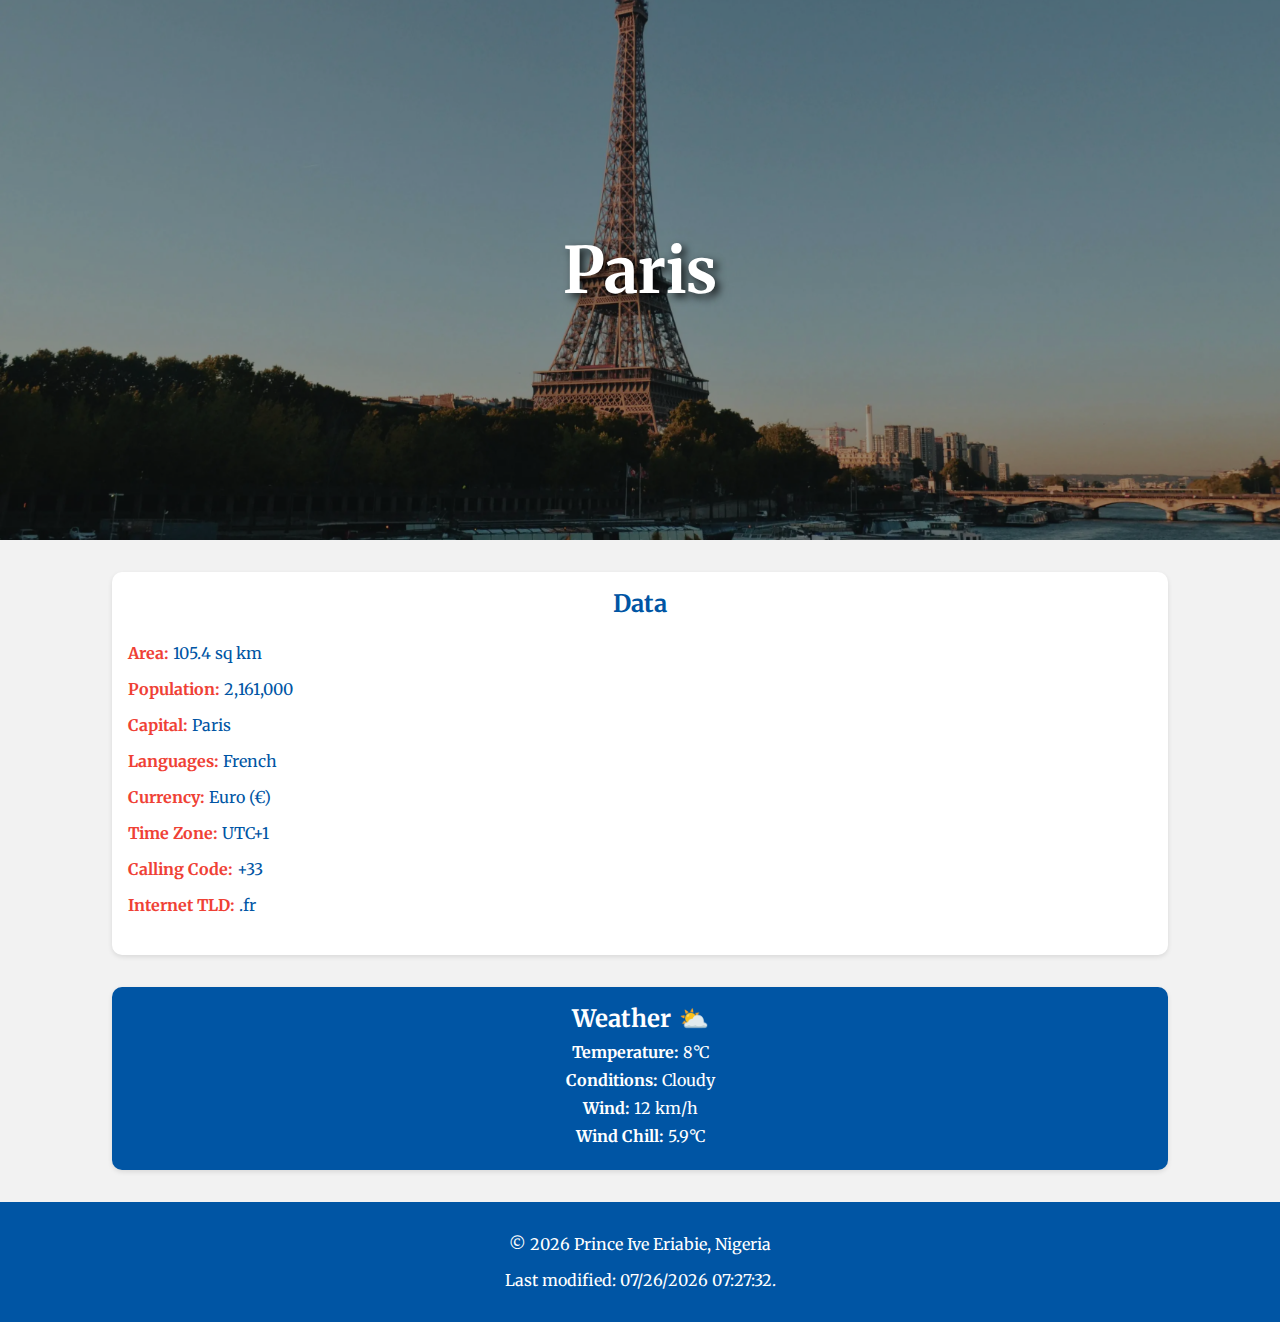
==== place.html @ cf6ad7a8 "new" ====
<!DOCTYPE html>
<html lang="en">
<head>
    <meta charset="UTF-8">
    <meta name="viewport" content="width=device-width, initial-scale=1.0">
    <title>Paris</title>
    <link rel="stylesheet" href="styles/paris.css">
    <meta name="viewport" content="width=device-width, initial-scale=1.0">
    <meta name="author" content="Prince Ive Eriabie">
    <meta name="description" content="Prince Ive Eriabie Paris">
    <link rel="preconnect" href="https://fonts.googleapis.com">
    <link rel="preconnect" href="https://fonts.gstatic.com" crossorigin>
    <link href="https://fonts.googleapis.com/css2?family=Zain:wght@200;300;400;700;800;900&display=swap" rel="stylesheet">
    <link href="https://fonts.googleapis.com/css2?family=Merriweather:ital,wght@0,300;0,400;0,700;0,900;1,300;1,400;1,700;1,900&family=Zain:wght@200;300;400;700;800;900&display=swap" rel="stylesheet">
    <script src="scripts/paris.js" defer></script>
</head>
<body>
    <header class="hero">
        <h1>Paris</h1>
        <picture>
            <source srcset="images/paris-large.webp" media="(min-width: 769px)">
            <source srcset="images/paris-small.webp" media="(max-width: 768px)">
            <img src="images/paris-large.webp" alt="Eiffel Tower with the Seine River">
        </picture>
    </header>
    
    
    <main>
        <section class="data">
            <h2>Data</h2>
            <ul>
                <li><strong>Area:</strong> 105.4 sq km</li>
                <li><strong>Population:</strong> 2,161,000</li>
                <li><strong>Capital:</strong> Paris</li>
                <li><strong>Languages:</strong> French</li>
                <li><strong>Currency:</strong> Euro (€)</li>
                <li><strong>Time Zone:</strong> UTC+1</li>
                <li><strong>Calling Code:</strong> +33</li>
                <li><strong>Internet TLD:</strong> .fr</li>
            </ul>
        </section>
        <section class="weather">
    <h2>Weather <span class="weather-icon">⛅</span></h2>
    <p><strong>Temperature:</strong> <span id="temperature">8°C</span></p>
    <p><strong>Conditions:</strong> Cloudy</p>
    <p><strong>Wind:</strong> <span id="wind-speed">12 km/h</span></p>
    <p><strong>Wind Chill:</strong> <span id="wind-chill">N/A</span></p>
</section>
    </main>
    <footer>
        <p> &copy; <span id="current-year"></span> Prince Ive Eriabie, Nigeria</p>
        <p id="lastModified"></p>
    </footer>
</body>
</html>
---- styles/paris.css ----
/* Global Variables */
:root {
    --blue: #0055A4;
    --white: #FFFFFF;
    --red: #EF4135;
    --gray: #F2F2F2;
    --font-primary: 'Merriweather', serif;
}

/* Base Styles */
body {
    margin: 0;
    font-family: var(--font-primary);
    color: var(--blue);
    background-color: var(--gray);
}

h1, h2 {
    font-weight: bold;
    text-align: center;
    margin: 0;
}

/* Hero Section */
.hero {
    position: relative;
    width: 100%;
    height: 60vh;
    background-color: var(--blue);
    overflow: hidden;
}

.hero h1 {
    position: absolute;
    top: 50%;
    left: 50%;
    transform: translate(-50%, -50%);
    color: var(--white);
    font-size: 4rem; /* Increased for better visibility */
    font-weight: 700; /* Bolder text */
    text-shadow: 4px 4px 8px rgba(0, 0, 0, 0.8); /* Stronger shadow */
    text-align: center;
    z-index: 2;
}

/* Add an overlay effect to the hero */
.hero::before {
    content: '';
    position: absolute;
    top: 0;
    left: 0;
    width: 100%;
    height: 100%;
    background: rgba(0, 0, 0, 0.4); /* Darkens the image */
    z-index: 1;
}
.hero img {
    width: 100%;
    height: 100%;
    object-fit: cover;
    z-index: 0; /* Image stays behind the overlay */
}


/* Data Section */
.data {
    background-color: var(--white);
    margin: 2rem auto;
    padding: 1rem;
    border-radius: 10px;
    max-width: 80%;
    box-shadow: 0 2px 5px rgba(0, 0, 0, 0.1);
}

.data ul {
    list-style: none;
    padding: 0;
}

.data li {
    padding: 0.5rem 0;
}

.data strong {
    color: var(--red);
}

/* Weather Section */
.weather {
    background-color: var(--blue);
    color: var(--white);
    margin: 2rem auto;
    padding: 1rem;
    border-radius: 10px;
    max-width: 80%;
    text-align: center;
    position: relative;
    box-shadow: 0 2px 5px rgba(0, 0, 0, 0.1);
}

.weather h2 {
    display: flex;
    justify-content: center;
    align-items: center;
    gap: 0.5rem;
}


.weather p {
    margin: 0.5rem 0;
}

/* Footer Section */
footer {
    text-align: center;
    padding: 1rem;
    background-color: var(--blue);
    color: var(--white);
}

/* Responsive Design */
@media screen and (max-width: 768px) {
    .hero h1 {
        font-size: 2rem;
    }

    .data, .weather {
        max-width: 90%;
        padding: 0.5rem;
    }

    .weather h2::after {
        font-size: 1rem;
    }
}
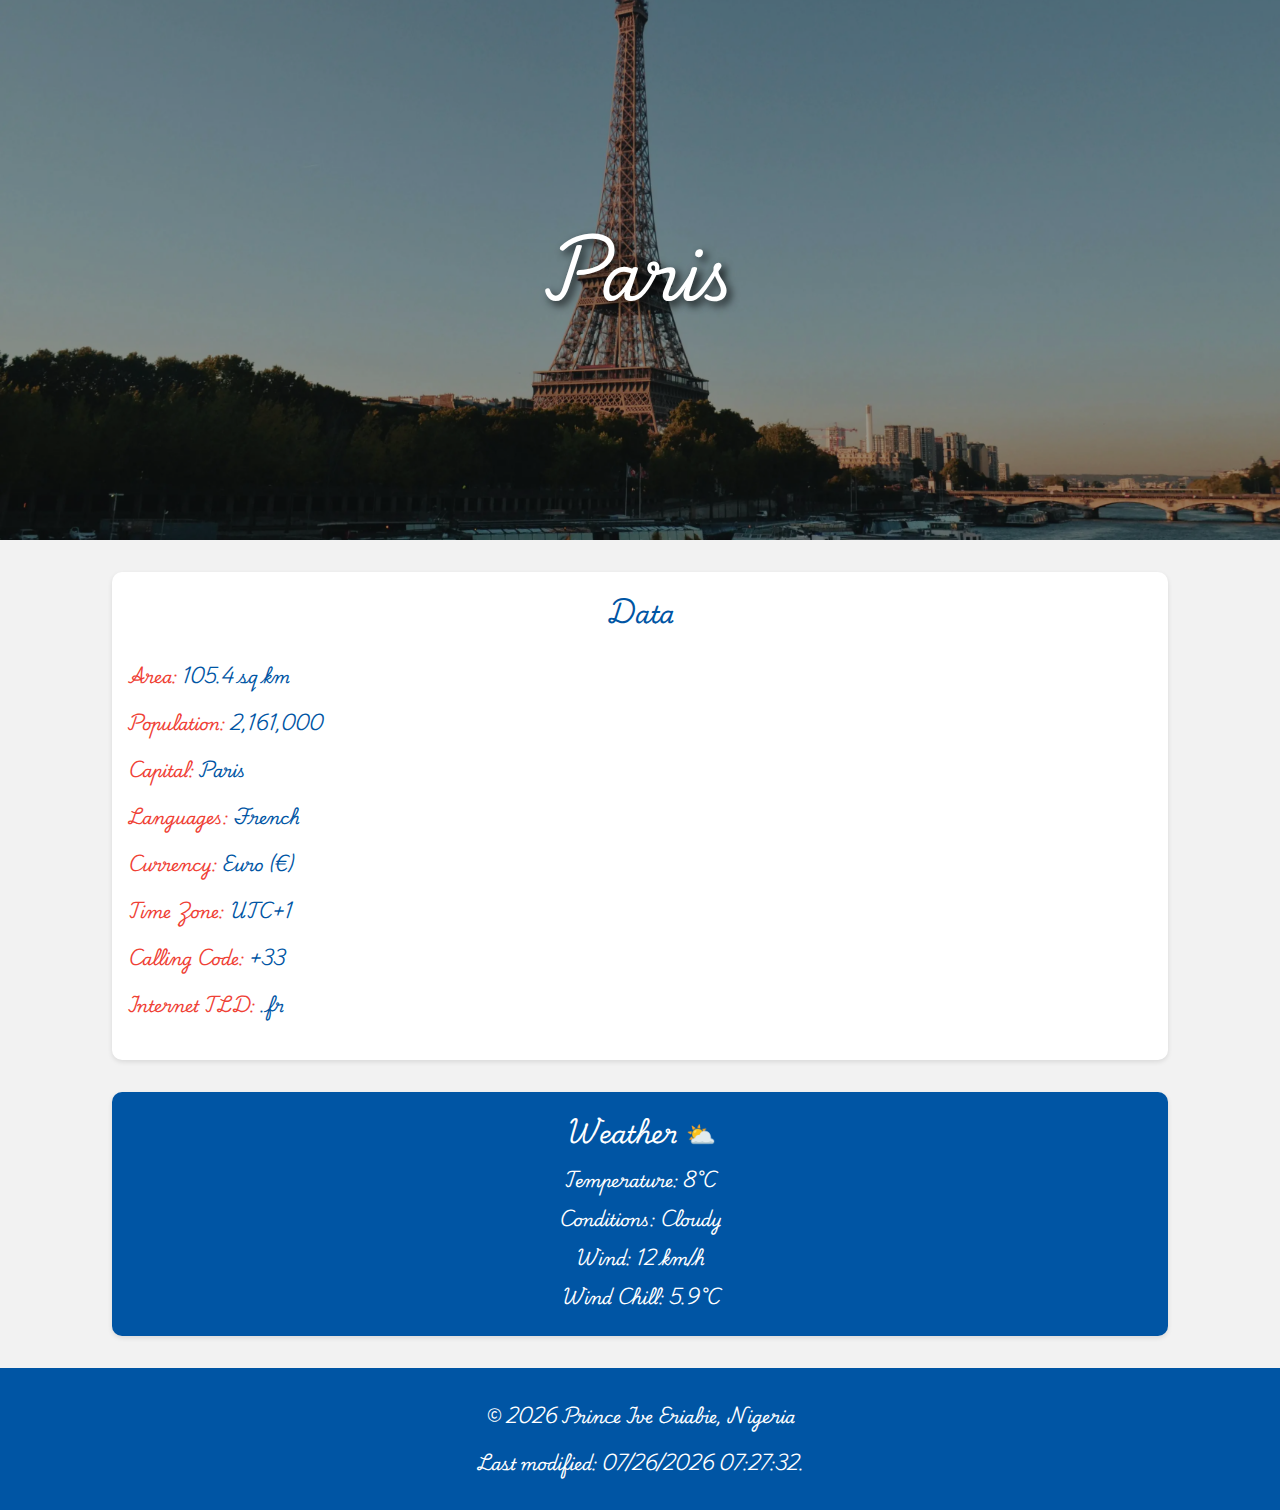
==== commit 0a2b7a4b: "new" ====
--- a/place.html
+++ b/place.html
@@ -3,15 +3,14 @@
 <head>
     <meta charset="UTF-8">
     <meta name="viewport" content="width=device-width, initial-scale=1.0">
-    <title>Paris</title>
+    <title>My Dream Vacation: Paris</title>
     <link rel="stylesheet" href="styles/paris.css">
     <meta name="viewport" content="width=device-width, initial-scale=1.0">
     <meta name="author" content="Prince Ive Eriabie">
     <meta name="description" content="Prince Ive Eriabie Paris">
     <link rel="preconnect" href="https://fonts.googleapis.com">
     <link rel="preconnect" href="https://fonts.gstatic.com" crossorigin>
-    <link href="https://fonts.googleapis.com/css2?family=Zain:wght@200;300;400;700;800;900&display=swap" rel="stylesheet">
-    <link href="https://fonts.googleapis.com/css2?family=Merriweather:ital,wght@0,300;0,400;0,700;0,900;1,300;1,400;1,700;1,900&family=Zain:wght@200;300;400;700;800;900&display=swap" rel="stylesheet">
+    <link href="https://fonts.googleapis.com/css2?family=Playwrite+IN:wght@100..400&display=swap" rel="stylesheet">
     <script src="scripts/paris.js" defer></script>
 </head>
 <body>
--- a/styles/paris.css
+++ b/styles/paris.css
@@ -4,13 +4,13 @@
     --white: #FFFFFF;
     --red: #EF4135;
     --gray: #F2F2F2;
-    --font-primary: 'Merriweather', serif;
+
 }
 
 /* Base Styles */
 body {
     margin: 0;
-    font-family: var(--font-primary);
+      font-family: "Playwrite IN", serif;
     color: var(--blue);
     background-color: var(--gray);
 }
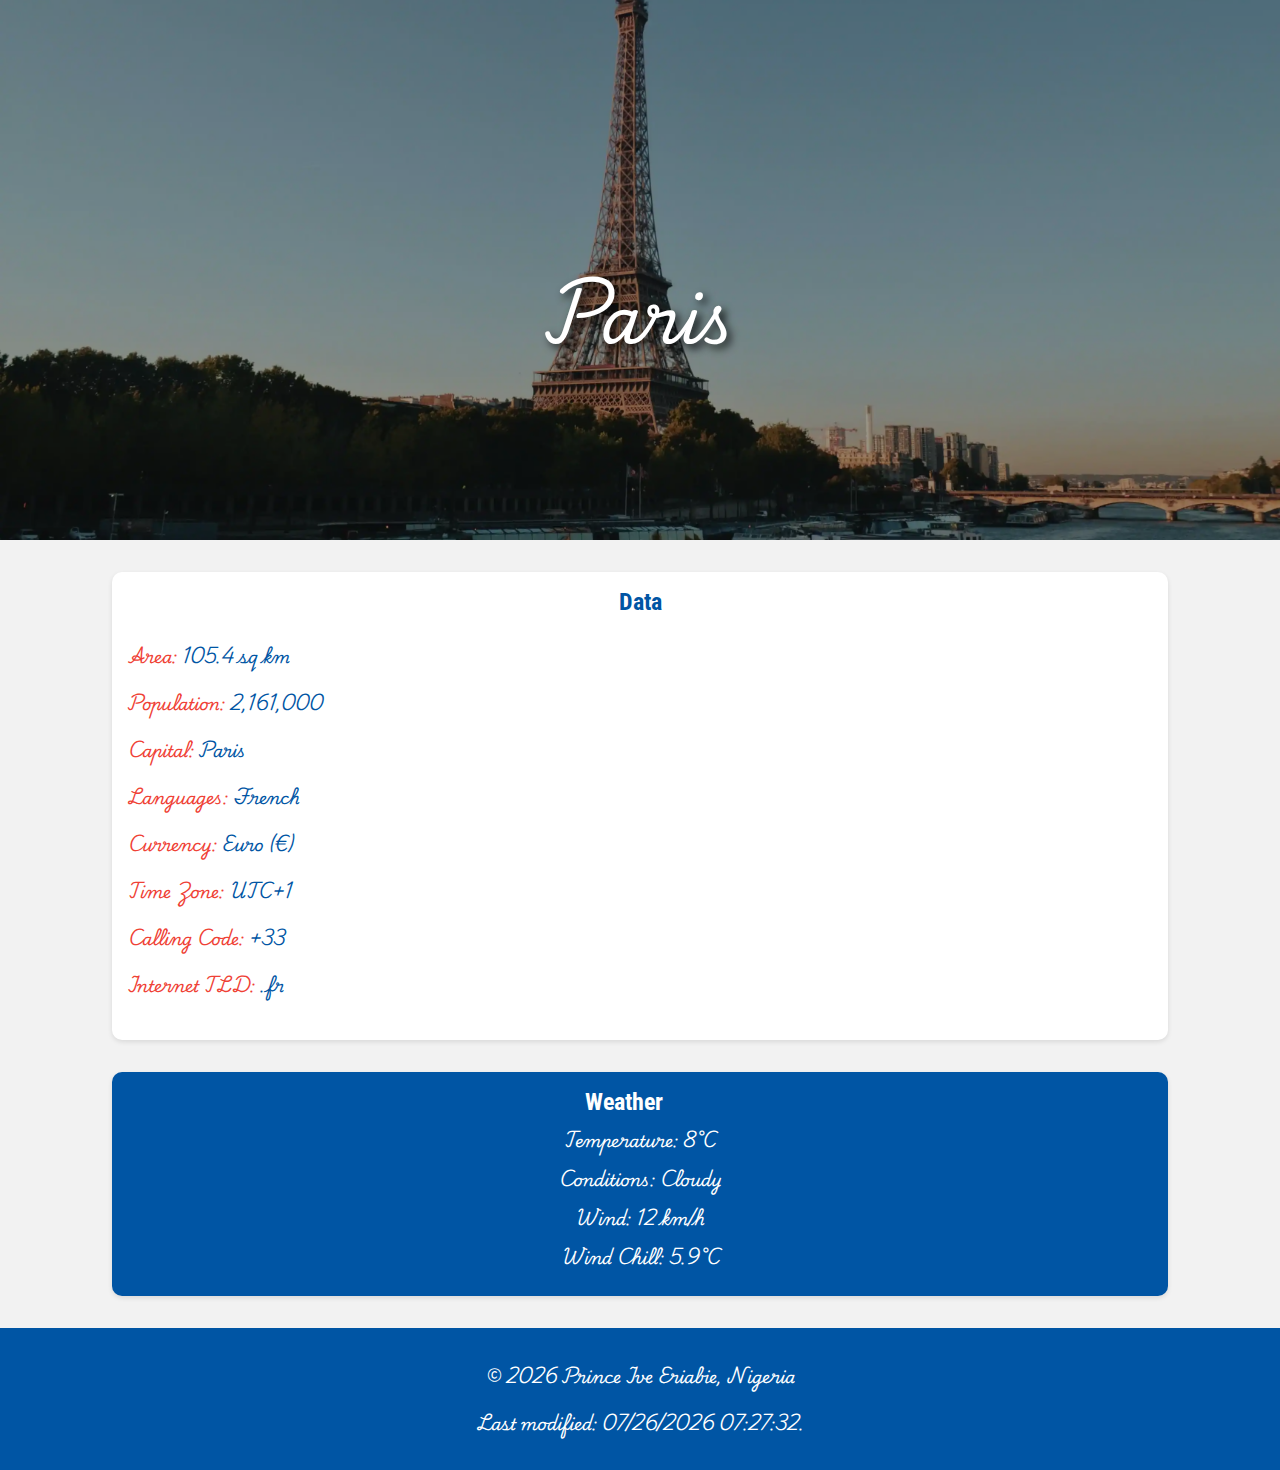
==== commit 7c14e42e: "new" ====
--- a/place.html
+++ b/place.html
@@ -8,6 +8,9 @@
     <meta name="viewport" content="width=device-width, initial-scale=1.0">
     <meta name="author" content="Prince Ive Eriabie">
     <meta name="description" content="Prince Ive Eriabie Paris">
+    <link rel="preconnect" href="https://fonts.googleapis.com">
+<link rel="preconnect" href="https://fonts.gstatic.com" crossorigin>
+<link href="https://fonts.googleapis.com/css2?family=Roboto+Condensed:ital,wght@0,100..900;1,100..900&display=swap" rel="stylesheet">
     <link rel="preconnect" href="https://fonts.googleapis.com">
     <link rel="preconnect" href="https://fonts.gstatic.com" crossorigin>
     <link href="https://fonts.googleapis.com/css2?family=Playwrite+IN:wght@100..400&display=swap" rel="stylesheet">
@@ -39,7 +42,7 @@
             </ul>
         </section>
         <section class="weather">
-    <h2>Weather <span class="weather-icon">⛅</span></h2>
+    <h2>Weather <span class="weather-icon"></span></h2>
     <p><strong>Temperature:</strong> <span id="temperature">8°C</span></p>
     <p><strong>Conditions:</strong> Cloudy</p>
     <p><strong>Wind:</strong> <span id="wind-speed">12 km/h</span></p>
--- a/styles/paris.css
+++ b/styles/paris.css
@@ -10,15 +10,16 @@
 /* Base Styles */
 body {
     margin: 0;
-      font-family: "Playwrite IN", serif;
+    font-family: "Playwrite IN", serif;
     color: var(--blue);
     background-color: var(--gray);
 }
 
-h1, h2 {
+h2{
     font-weight: bold;
     text-align: center;
     margin: 0;
+    font-family: "Roboto Condensed", serif;
 }
 
 /* Hero Section */
@@ -105,6 +106,16 @@
     gap: 0.5rem;
 }
 
+.weather-icon {
+    display: inline-block;
+    width: 24px; /* Default size */
+    height: 24px;
+    background-image: url('images/cloudy.svg'); 
+    background-repeat: no-repeat;
+    background-size: contain;
+}
+
+
 
 .weather p {
     margin: 0.5rem 0;
@@ -132,4 +143,8 @@
     .weather h2::after {
         font-size: 1rem;
     }
+    .weather-icon {
+        width: 20px; 
+        height: 20px;
+    }
 }
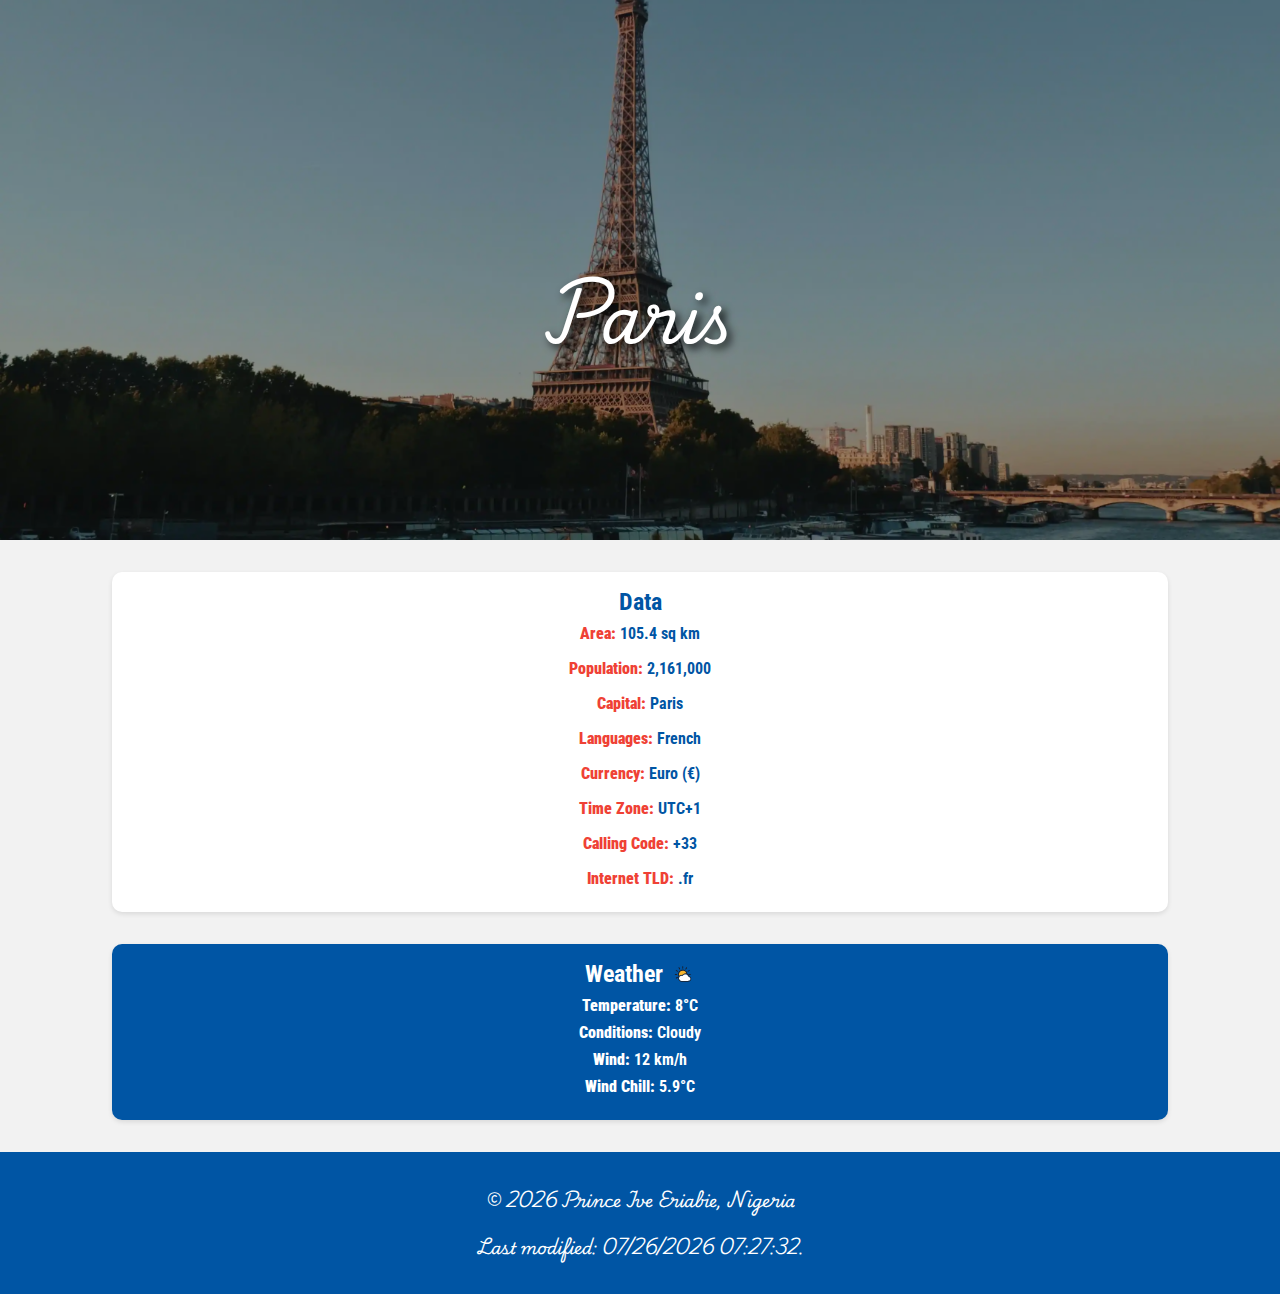
==== commit 11aee901: "new" ====
--- a/place.html
+++ b/place.html
@@ -42,7 +42,9 @@
             </ul>
         </section>
         <section class="weather">
-    <h2>Weather <span class="weather-icon"></span></h2>
+            <h2>Weather <span class="weather-icon">
+                <img src="images/cloudy.svg" alt="Cloudy Weather">
+            </span></h2>            
     <p><strong>Temperature:</strong> <span id="temperature">8°C</span></p>
     <p><strong>Conditions:</strong> Cloudy</p>
     <p><strong>Wind:</strong> <span id="wind-speed">12 km/h</span></p>
--- a/styles/paris.css
+++ b/styles/paris.css
@@ -15,7 +15,7 @@
     background-color: var(--gray);
 }
 
-h2{
+h2, ul,.weather{
     font-weight: bold;
     text-align: center;
     margin: 0;
@@ -110,9 +110,7 @@
     display: inline-block;
     width: 24px; /* Default size */
     height: 24px;
-    background-image: url('images/cloudy.svg'); 
-    background-repeat: no-repeat;
-    background-size: contain;
+  
 }
 
 
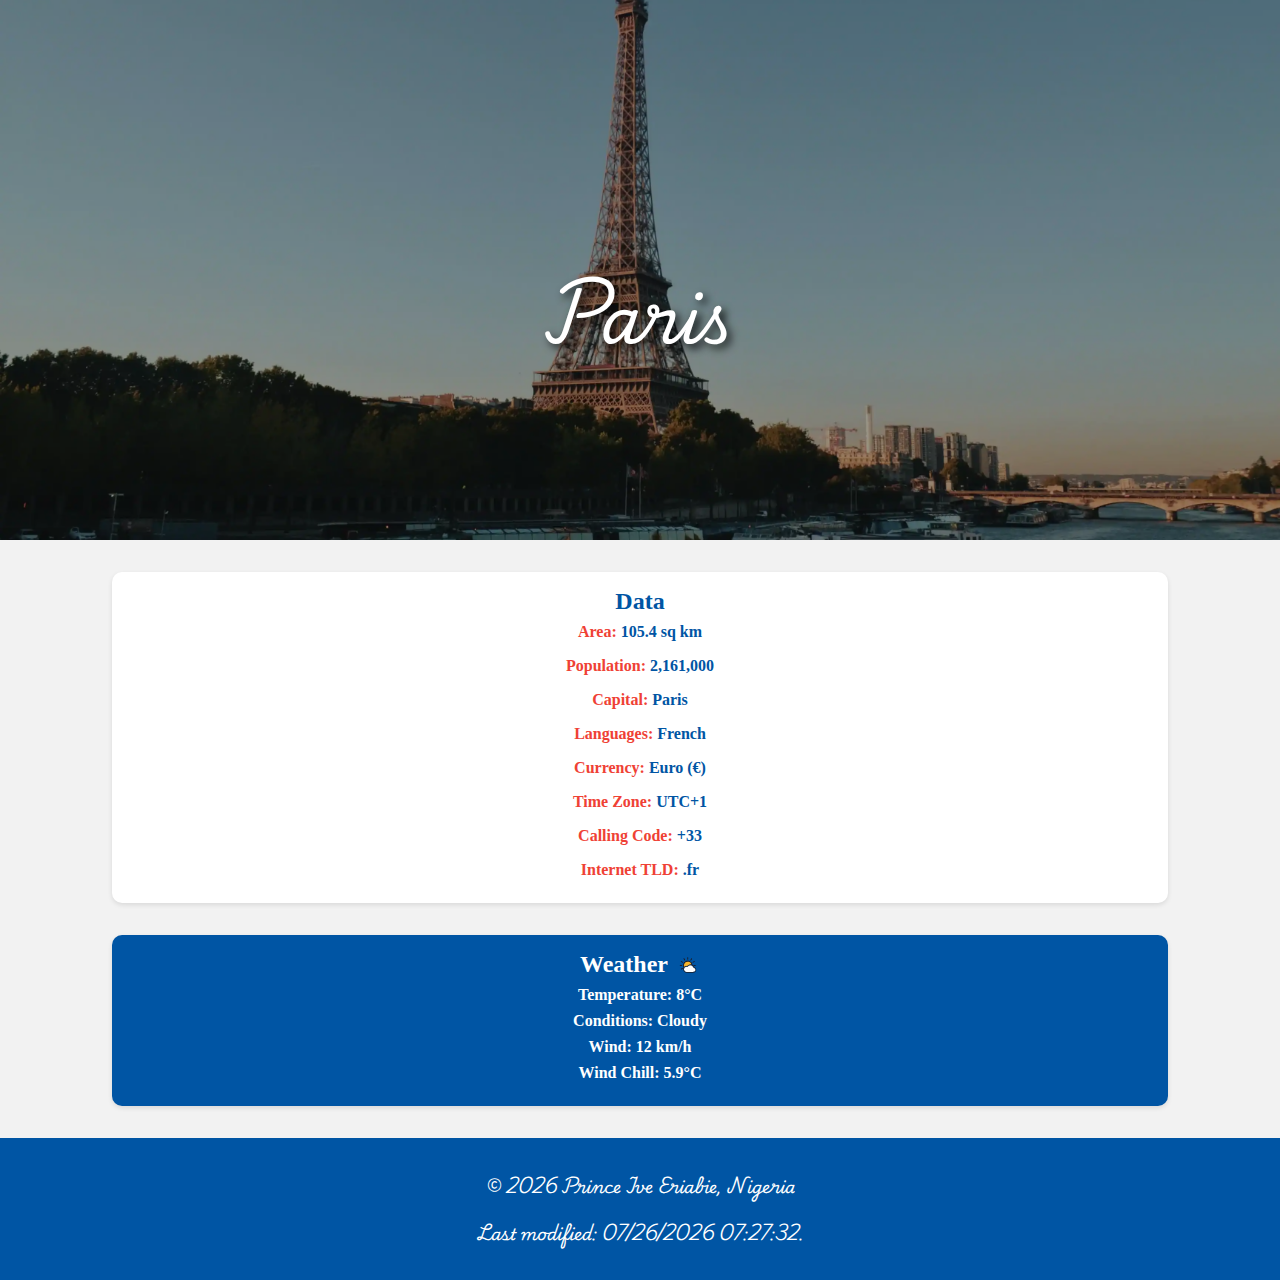
==== commit 57161f5e: "new" ====
--- a/place.html
+++ b/place.html
@@ -9,9 +9,6 @@
     <meta name="author" content="Prince Ive Eriabie">
     <meta name="description" content="Prince Ive Eriabie Paris">
     <link rel="preconnect" href="https://fonts.googleapis.com">
-<link rel="preconnect" href="https://fonts.gstatic.com" crossorigin>
-<link href="https://fonts.googleapis.com/css2?family=Roboto+Condensed:ital,wght@0,100..900;1,100..900&display=swap" rel="stylesheet">
-    <link rel="preconnect" href="https://fonts.googleapis.com">
     <link rel="preconnect" href="https://fonts.gstatic.com" crossorigin>
     <link href="https://fonts.googleapis.com/css2?family=Playwrite+IN:wght@100..400&display=swap" rel="stylesheet">
     <script src="scripts/paris.js" defer></script>
@@ -20,9 +17,9 @@
     <header class="hero">
         <h1>Paris</h1>
         <picture>
-            <source srcset="images/paris-large.webp" media="(min-width: 769px)">
+            <source srcset="images/paris-large1.webp" media="(min-width: 769px)">
             <source srcset="images/paris-small.webp" media="(max-width: 768px)">
-            <img src="images/paris-large.webp" alt="Eiffel Tower with the Seine River">
+            <img src="images/paris-large1.webp" alt="Eiffel Tower with the Seine River">
         </picture>
     </header>
     
